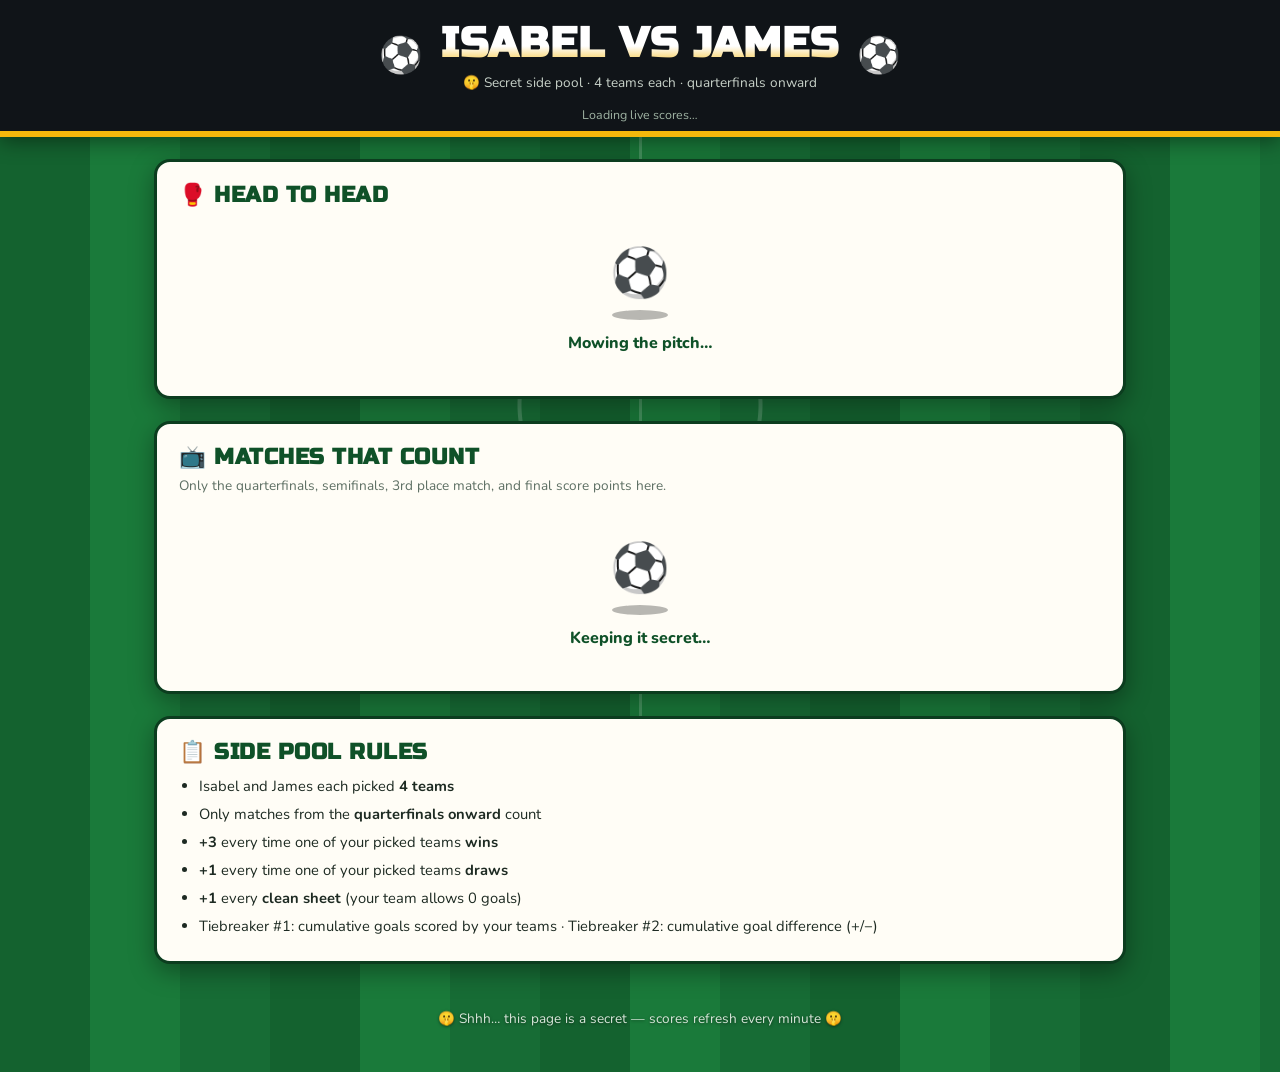
==== sidepool.html @ 0e9f9092 "Add secret Isabel vs James side pool behind the header soccer balls Clicking either header ball open" ====
<!DOCTYPE html>
<html lang="en">
<head>
  <meta charset="UTF-8" />
  <meta name="viewport" content="width=device-width, initial-scale=1.0" />
  <title>Isabel vs James — Secret Side Pool</title>
  <link rel="icon" href="data:image/svg+xml,<svg xmlns=%22http://www.w3.org/2000/svg%22 viewBox=%220 0 100 100%22><text y=%22.9em%22 font-size=%2290%22>🤫</text></svg>" />
  <link rel="preconnect" href="https://fonts.googleapis.com" />
  <link href="https://fonts.googleapis.com/css2?family=Russo+One&family=Nunito:wght@400;700;800&display=swap" rel="stylesheet" />
  <link rel="stylesheet" href="style.css" />
</head>
<body>
  <div class="pitch-lines" aria-hidden="true"></div>

  <header class="scoreboard">
    <div class="scoreboard-inner">
      <a class="secret-ball" href="index.html" aria-label="Back to the main pool"><span class="ball spin"><span class="ball-emoji">⚽</span></span></a>
      <div class="title-block">
        <h1>Isabel vs James</h1>
        <p class="subtitle">🤫 Secret side pool · 4 teams each · quarterfinals onward</p>
      </div>
      <a class="secret-ball" href="index.html" aria-label="Back to the main pool"><span class="ball spin-rev"><span class="ball-emoji">⚽</span></span></a>
    </div>
    <div class="status-bar">
      <span id="updateStatus">Loading live scores…</span>
    </div>
  </header>

  <main>
    <section class="card versus-card">
      <h2><span class="emoji">🥊</span> Head to head</h2>
      <div id="versus">
        <div class="loader">
          <span class="loader-ball">⚽</span>
          <div class="loader-shadow"></div>
          <p class="loader-text">Inflating the match ball…</p>
        </div>
      </div>
    </section>

    <section class="card matches-card">
      <h2><span class="emoji">📺</span> Matches that count</h2>
      <p class="hint">Only the quarterfinals, semifinals, 3rd place match, and final score points here.</p>
      <div id="matches">
        <div class="loader">
          <span class="loader-ball">⚽</span>
          <div class="loader-shadow"></div>
          <p class="loader-text">Mowing the pitch…</p>
        </div>
      </div>
    </section>

    <section class="card rules-card">
      <h2><span class="emoji">📋</span> Side pool rules</h2>
      <ul class="rules-list">
        <li>Isabel and James each picked <strong>4 teams</strong></li>
        <li>Only matches from the <strong>quarterfinals onward</strong> count</li>
        <li><strong>+3</strong> every time one of your picked teams <strong>wins</strong></li>
        <li><strong>+1</strong> every time one of your picked teams <strong>draws</strong></li>
        <li><strong>+1</strong> every <strong>clean sheet</strong> (your team allows 0 goals)</li>
        <li>Tiebreaker #1: cumulative goals scored by your teams · Tiebreaker #2: cumulative goal difference (+/−)</li>
      </ul>
    </section>
  </main>

  <footer>
    <p>🤫 Shhh… this page is a secret — scores refresh every minute 🤫</p>
  </footer>

  <script src="teams.js"></script>
  <script src="sidepool.js"></script>
</body>
</html>
---- style.css ----
/* ⚽ Templeman World Cup Pool — soccer-pitch theme */

/* Registered so the theme colours can transition smoothly (Mbappé mode) */
@property --grass-dark { syntax: '<color>'; inherits: true; initial-value: #14622f; }
@property --grass-darker { syntax: '<color>'; inherits: true; initial-value: #0f5128; }
@property --grass-light { syntax: '<color>'; inherits: true; initial-value: #1a7a3a; }
@property --grass-mid { syntax: '<color>'; inherits: true; initial-value: #176c35; }
@property --accent { syntax: '<color>'; inherits: true; initial-value: #0b8a3e; }

:root {
  --grass-dark: #14622f;
  --grass-darker: #0f5128;
  --grass-light: #1a7a3a;
  --grass-mid: #176c35;
  --line-white: rgba(255, 255, 255, 0.85);
  --card-bg: #fffdf6;
  --ink: #1d2a22;
  --gold: #f5b80c;
  --silver: #b9c4cc;
  --bronze: #cd7f32;
  --live-red: #e63946;
  --accent: #0b8a3e;
}

* { box-sizing: border-box; }

body {
  margin: 0;
  font-family: 'Nunito', system-ui, -apple-system, sans-serif;
  color: var(--ink);
  /* mowed-grass stripes */
  background: repeating-linear-gradient(
    90deg,
    var(--grass-dark) 0px,
    var(--grass-dark) 90px,
    var(--grass-light) 90px,
    var(--grass-light) 180px,
    var(--grass-mid) 180px,
    var(--grass-mid) 270px
  );
  min-height: 100vh;
}

/* faint pitch markings overlaid on the grass */
.pitch-lines {
  position: fixed;
  inset: 0;
  pointer-events: none;
  background:
    radial-gradient(circle at 50% 45%, transparent 118px, rgba(255,255,255,0.18) 119px, rgba(255,255,255,0.18) 122px, transparent 123px),
    linear-gradient(rgba(255,255,255,0.18), rgba(255,255,255,0.18)) 50% 0 / 3px 100% no-repeat;
  z-index: 0;
}

main, header, footer { position: relative; z-index: 1; }

/* ---------- Scoreboard header ---------- */
.scoreboard {
  background: #101418;
  color: #fff;
  border-bottom: 6px solid var(--gold);
  box-shadow: 0 4px 20px rgba(0, 0, 0, 0.45);
}

.scoreboard-inner {
  max-width: 1000px;
  margin: 0 auto;
  padding: 18px 16px 10px;
  display: flex;
  align-items: center;
  justify-content: center;
  gap: 18px;
}

.title-block { text-align: center; }

h1 {
  font-family: 'Russo One', sans-serif;
  font-size: clamp(1.5rem, 5vw, 2.6rem);
  margin: 0;
  letter-spacing: 1px;
  text-transform: uppercase;
  background: linear-gradient(180deg, #fff 55%, var(--gold));
  -webkit-background-clip: text;
  background-clip: text;
  -webkit-text-fill-color: transparent;
}

.subtitle {
  margin: 4px 0 0;
  font-size: 0.85rem;
  color: #c8d2c9;
}

.ball { font-size: 2.2rem; }
.spin { animation: spin 14s linear infinite; display: inline-block; }
.spin-rev { animation: spin 14s linear infinite reverse; display: inline-block; }
@keyframes spin { to { transform: rotate(360deg); } }

.ball-face { display: none; width: 2.9rem; vertical-align: middle; }

/* ---------- Mbappé mode (Ryan's picks open) ---------- */
/* Kylian replaces the balls and shakes his head; the pitch fades to bleu-blanc-rouge. */

body { transition: --grass-dark 0.9s ease, --grass-darker 0.9s ease, --grass-light 0.9s ease, --grass-mid 0.9s ease, --accent 0.9s ease; }

/* tricolore pitch: blue, white, red stripes */
body.mbappe-mode {
  --grass-dark: #0d4fa3;
  --grass-darker: #08376f;
  --grass-light: #f2f5fa;
  --grass-mid: #ef4135;
  --accent: #ef4135;
}

.card { transition: border-color 0.9s ease; }
.mbappe-mode .card { border-color: #062a55; }

.scoreboard { transition: background-color 0.9s ease; }
.subtitle, .status-bar { transition: color 0.9s ease; }

.mbappe-mode .scoreboard {
  background: #0b2d5e;
  border-image: linear-gradient(90deg, #0d4fa3 0 33.3%, #f2f5fa 33.3% 66.6%, #ef4135 66.6% 100%) 1;
}
.mbappe-mode .subtitle { color: #c9d9f2; }
.mbappe-mode .status-bar { color: #9fb6dc; }

.mbappe-mode .ball-emoji { display: none; }
.mbappe-mode .ball-face { display: inline-block; }
.mbappe-mode .spin,
.mbappe-mode .spin-rev { animation: headShake 1.8s ease-in-out infinite; }
.mbappe-mode .spin-rev { animation-delay: -0.9s; }

@keyframes headShake {
  0%, 100% { transform: rotate(-16deg); }
  50% { transform: rotate(16deg); }
}

/* Mbappé mode also rains heads (spawned from app.js setHeadRain). */
.head-rain {
  position: fixed;
  inset: 0;
  z-index: 50;
  pointer-events: none;
  overflow: hidden;
}

.head-drop {
  position: absolute;
  top: -60px;
  filter: drop-shadow(0 2px 4px rgba(0, 0, 0, 0.35));
  animation-name: headRainFall;
  animation-timing-function: linear;
  animation-fill-mode: forwards;
}

@keyframes headRainFall {
  0% { transform: translateY(0) rotate(0deg); }
  100% { transform: translateY(115vh) rotate(540deg); }
}

.status-bar {
  text-align: center;
  font-size: 0.78rem;
  color: #9fb3a3;
  padding: 4px 0 8px;
}

/* ---------- Layout ---------- */
main {
  max-width: 1000px;
  margin: 22px auto;
  padding: 0 14px;
  display: flex;
  flex-direction: column;
  gap: 22px;
}

.card {
  background: var(--card-bg);
  border-radius: 16px;
  padding: 20px 22px;
  box-shadow: 0 8px 24px rgba(0, 0, 0, 0.35);
  border: 3px solid #0c3d1f;
}

.card h2 {
  font-family: 'Russo One', sans-serif;
  margin: 0 0 6px;
  font-size: 1.35rem;
  color: var(--grass-darker);
  text-transform: uppercase;
  letter-spacing: 0.5px;
}

.hint { margin: 0 0 14px; font-size: 0.85rem; color: #5d6f63; }

/* ---------- Live strip ---------- */
.live-strip {
  display: flex;
  gap: 12px;
  overflow-x: auto;
  padding: 4px 2px 8px;
}

.live-card {
  flex: 0 0 auto;
  background: #101418;
  color: #fff;
  border-radius: 12px;
  padding: 10px 14px;
  min-width: 215px;
  border: 2px solid var(--live-red);
  box-shadow: 0 0 14px rgba(230, 57, 70, 0.5);
}

.live-badge {
  display: inline-block;
  background: var(--live-red);
  color: #fff;
  font-weight: 800;
  font-size: 0.68rem;
  padding: 2px 8px;
  border-radius: 99px;
  letter-spacing: 1px;
  animation: pulse 1.4s ease-in-out infinite;
}

@keyframes pulse { 50% { opacity: 0.45; } }

.live-card .teams { margin-top: 6px; font-weight: 800; font-size: 0.95rem; }
.live-card .minute { color: var(--gold); font-size: 0.8rem; margin-top: 2px; }

/* ---------- Leaderboard ---------- */
.lb-table { width: 100%; border-collapse: collapse; }

.lb-row {
  cursor: pointer;
  border-radius: 12px;
  transition: transform 0.12s ease;
}
.lb-row:hover { transform: scale(1.01); }

.lb-row td {
  background: #f1f7ee;
  padding: 12px 10px;
  border-top: 8px solid var(--card-bg);
  vertical-align: middle;
  text-align: center;
}
.lb-row td:first-child { border-radius: 12px 0 0 12px; width: 56px; }
.lb-row td:last-child { border-radius: 0 12px 12px 0; }

.lb-row.rank-1 td { background: linear-gradient(90deg, #fff3c4, #ffe89a); border-bottom: 2px solid var(--gold); }
.lb-row.rank-2 td { background: linear-gradient(90deg, #eef2f5, #dde5ea); }
.lb-row.rank-3 td { background: linear-gradient(90deg, #f7e8d8, #f0d9bf); }

.rank-medal { font-size: 1.5rem; }
.rank-num { font-family: 'Russo One', sans-serif; font-size: 1.1rem; color: #5d6f63; }
.tie-tag {
  display: block;
  font-family: 'Russo One', sans-serif;
  font-size: 0.5rem;
  letter-spacing: 0.5px;
  color: #5d6f63;
  margin-top: -2px;
}

.entrant-name { font-weight: 800; font-size: 1.05rem; }
.entrant-team {
  font-size: 0.8rem;
  color: var(--accent);
  font-style: italic;
}

/* subtle "their team is playing right now" note */
.lb-live {
  font-size: 0.7rem;
  font-weight: 800;
  color: var(--live-red);
  margin-top: 3px;
}

.live-dot {
  display: inline-block;
  color: var(--live-red);
  font-size: 0.85em;
  animation: pulse 1.4s ease-in-out infinite;
}

.pts-big {
  font-family: 'Russo One', sans-serif;
  font-size: 1.5rem;
  color: var(--grass-darker);
  white-space: nowrap;
}
.pts-label { font-size: 0.65rem; color: #5d6f63; display: block; text-transform: uppercase; }

.breakdown { font-size: 0.78rem; color: #495a4f; white-space: nowrap; }
.breakdown b { color: var(--ink); }

.champ-chip {
  display: inline-flex;
  align-items: center;
  gap: 5px;
  font-size: 0.78rem;
  background: #e8f5e9;
  border: 1px solid #bcd9c0;
  padding: 2px 9px;
  border-radius: 99px;
  font-weight: 700;
}
.champ-chip.hit { background: #fff3c4; border-color: var(--gold); }
.champ-chip img { width: 18px; border-radius: 2px; }

/* expanded picks panel */
.detail-row td {
  background: #fbfaf3;
  border-top: 0;
  padding: 14px;
  border-radius: 0 0 12px 12px;
}

.picks-grid {
  display: grid;
  grid-template-columns: repeat(auto-fill, minmax(150px, 1fr));
  gap: 10px;
}

.pick-group { background: #fff; border: 2px solid #dde8dc; border-radius: 10px; padding: 8px 10px; }
.pick-group h4 {
  margin: 0 0 6px;
  font-size: 0.72rem;
  text-transform: uppercase;
  letter-spacing: 1px;
  color: #5d6f63;
}

.pick-team {
  display: flex;
  align-items: center;
  gap: 7px;
  font-size: 0.85rem;
  font-weight: 700;
  padding: 3px 0;
}
.pick-team img { width: 22px; border-radius: 2px; box-shadow: 0 0 3px rgba(0,0,0,0.3); }
.pick-team .tpts { margin-left: auto; font-family: 'Russo One', sans-serif; color: var(--accent); font-size: 0.85rem; }
.pick-team .record { font-size: 0.68rem; color: #7c8d81; font-weight: 400; }
.pick-team.out img,
.pick-team.out .tname { opacity: 0.45; }

/* Hidden on desktop: the tiebreak already appears in the breakdown-cell. */
.picks-tiebreak {
  margin-top: 10px;
  padding-top: 10px;
  border-top: 1px dashed #d4ddca;
  display: none;
  flex-wrap: wrap;
  gap: 4px 16px;
  font-size: 0.78rem;
  color: #495a4f;
}
.picks-tiebreak b { color: var(--ink); }
.picks-tiebreak .tb-label {
  text-transform: uppercase;
  letter-spacing: 1px;
  font-size: 0.68rem;
  font-weight: 700;
  color: #5d6f63;
  margin-right: 2px;
}

/* ---------- Matches ---------- */
.filter-chips { display: flex; gap: 8px; margin-bottom: 14px; flex-wrap: wrap; }

.chip {
  font-family: 'Nunito', sans-serif;
  font-weight: 800;
  font-size: 0.82rem;
  border: 2px solid var(--grass-darker);
  background: #fff;
  color: var(--grass-darker);
  border-radius: 99px;
  padding: 6px 16px;
  cursor: pointer;
}
.chip.active { background: var(--grass-darker); color: #fff; }

.date-head {
  font-family: 'Russo One', sans-serif;
  font-size: 0.85rem;
  color: var(--grass-darker);
  margin: 16px 0 8px;
  text-transform: uppercase;
  border-bottom: 2px dashed #bcd9c0;
  padding-bottom: 4px;
}

.match-row {
  display: grid;
  grid-template-columns: 1fr auto 1fr auto;
  align-items: center;
  gap: 10px;
  padding: 7px 10px;
  border-radius: 10px;
  cursor: pointer;
  transition: transform 0.12s ease;
}
.match-row:hover { transform: scale(1.015); }
.match-item:nth-child(even) .match-row { background: #f1f7ee; }
.match-item.open .match-row { background: #e7f1e4; }

.match-caret {
  display: inline-block;
  margin-left: 5px;
  font-size: 0.6rem;
  color: #9aa9a0;
  transition: transform 0.2s ease;
}
.match-item.open .match-caret { transform: rotate(180deg); }

.match-detail {
  margin: 2px 4px 8px;
  padding: 11px;
  background: #eef5ec;
  border-radius: 10px;
  animation: detailIn 0.25s ease;
}
@keyframes detailIn {
  from { opacity: 0; transform: translateY(-5px); }
  to { opacity: 1; transform: none; }
}
.match-detail-inner { display: grid; grid-template-columns: 1fr 1fr; gap: 11px; }
.md-side { background: #fff; border-radius: 9px; padding: 10px; }
.md-team { display: flex; align-items: center; gap: 7px; font-weight: 800; font-size: 0.9rem; }
.md-team img { width: 22px; border-radius: 2px; box-shadow: 0 0 3px rgba(0,0,0,0.3); flex-shrink: 0; }
.md-name { flex: 1; min-width: 0; overflow-wrap: anywhere; }
.md-pts {
  font-family: 'Russo One', sans-serif;
  background: #dde8dc;
  color: #44544a;
  border-radius: 6px;
  padding: 2px 8px;
  font-size: 0.82rem;
  flex-shrink: 0;
}
.md-pts.pos { background: var(--accent); color: #fff; }
.md-pts.none { background: #eceee9; color: #9aa9a0; }
.md-breakdown { font-size: 0.68rem; color: #7c8d81; margin: 5px 0 9px; }
.md-fans { display: flex; flex-direction: column; gap: 6px; }
.md-fan { display: flex; align-items: center; gap: 6px; font-size: 0.8rem; }
.md-fan-name { font-weight: 700; flex-shrink: 0; }
.md-fan-team { color: #8a9a8e; font-size: 0.7rem; flex: 1; min-width: 0; overflow-wrap: anywhere; }
.md-none { font-size: 0.76rem; color: #9aa9a0; }

.match-team { display: flex; align-items: center; gap: 8px; font-weight: 700; font-size: 0.9rem; min-width: 0; overflow-wrap: anywhere; }
.match-team.home { justify-content: flex-end; text-align: right; }
.match-team img { flex-shrink: 0; }
.match-team img { width: 24px; border-radius: 2px; box-shadow: 0 0 3px rgba(0,0,0,0.3); }
.match-team.picked-any { color: var(--accent); }

.match-score {
  font-family: 'Russo One', sans-serif;
  font-size: 1rem;
  background: #101418;
  color: #fff;
  border-radius: 8px;
  padding: 3px 10px;
  min-width: 64px;
  text-align: center;
}
.match-score.upcoming { background: #dde8dc; color: #44544a; font-size: 0.78rem; }
.match-score.live { background: var(--live-red); }

.match-meta { font-size: 0.7rem; color: #7c8d81; text-align: right; min-width: 70px; }

/* ---------- Loading animations ---------- */

.loader { text-align: center; padding: 26px 0 22px; }

.loader-ball {
  display: inline-block;
  font-size: 3rem;
  animation: loaderBounce 0.85s cubic-bezier(0.35, 0, 0.65, 1) infinite;
}

@keyframes loaderBounce {
  0%, 100% { transform: translateY(0) rotate(0deg) scale(1.12, 0.85); }
  15% { transform: translateY(-8px) rotate(40deg) scale(1, 1); }
  50% { transform: translateY(-48px) rotate(180deg) scale(1, 1); }
  85% { transform: translateY(-8px) rotate(320deg) scale(1, 1); }
}

.loader-shadow {
  width: 56px;
  height: 10px;
  margin: 4px auto 12px;
  border-radius: 50%;
  background: rgba(0, 0, 0, 0.28);
  animation: loaderShadow 0.85s cubic-bezier(0.35, 0, 0.65, 1) infinite;
}

@keyframes loaderShadow {
  0%, 100% { transform: scale(1); opacity: 0.45; }
  50% { transform: scale(0.45); opacity: 0.15; }
}

.loader-text {
  margin: 0;
  font-weight: 800;
  color: var(--grass-darker);
  animation: loaderTextPulse 1.4s ease-in-out infinite;
}

@keyframes loaderTextPulse { 50% { opacity: 0.55; } }

/* cards pop in when the page first opens */
main > section.card { animation: cardIn 0.55s ease backwards; }
main > section.card:nth-of-type(2) { animation-delay: 0.1s; }
main > section.card:nth-of-type(3) { animation-delay: 0.2s; }
main > section.card:nth-of-type(4) { animation-delay: 0.3s; }

@keyframes cardIn {
  from { opacity: 0; transform: translateY(26px) scale(0.97); }
  to { opacity: 1; transform: none; }
}

/* rows slide in staggered on the first data render (delays set inline) */
.animate-in .lb-row { animation: rowIn 0.45s ease backwards; }
.animate-in .match-row { animation: rowIn 0.4s ease backwards; }

@keyframes rowIn {
  from { opacity: 0; transform: translateX(-22px); }
  to { opacity: 1; transform: none; }
}

/* flash when a leaderboard position changes (rows also glide via FLIP in JS) */
.lb-row.moved-up td { animation: flashUp 1.5s ease; }
.lb-row.moved-down td { animation: flashDown 1.5s ease; }

@keyframes flashUp {
  15%, 55% { filter: brightness(1.22) saturate(1.6); }
}

@keyframes flashDown {
  15%, 55% { filter: brightness(0.9) saturate(0.5); }
}

/* ---------- GOOOAL! celebration overlay ---------- */

#goalOverlay {
  position: fixed;
  inset: 0;
  z-index: 60;
  pointer-events: none;
  overflow: hidden;
}

.goal-celebration {
  position: absolute;
  inset: 0;
  display: flex;
  flex-direction: column;
  align-items: center;
  justify-content: center;
  gap: 10px;
  animation: goalFade 7s ease forwards;
  background: radial-gradient(ellipse at center, rgba(8, 24, 12, 0.78), rgba(8, 24, 12, 0.35));
}

@keyframes goalFade {
  0% { opacity: 0; }
  6%, 88% { opacity: 1; }
  100% { opacity: 0; }
}

.goal-word {
  font-family: 'Russo One', sans-serif;
  font-size: clamp(3rem, 14vw, 7.5rem);
  letter-spacing: 3px;
  background: linear-gradient(180deg, #fff 30%, var(--gold));
  -webkit-background-clip: text;
  background-clip: text;
  -webkit-text-fill-color: transparent;
  filter: drop-shadow(0 4px 0 #8a6803) drop-shadow(0 8px 22px rgba(0, 0, 0, 0.6));
  animation: goalPop 0.7s cubic-bezier(0.18, 1.6, 0.4, 1) backwards, goalWiggle 0.6s ease 0.8s 3;
}

@keyframes goalPop {
  from { transform: scale(0) rotate(-10deg); }
  to { transform: scale(1) rotate(0deg); }
}

@keyframes goalWiggle {
  25% { transform: rotate(-2.5deg) scale(1.03); }
  75% { transform: rotate(2.5deg) scale(1.03); }
}

.goal-team {
  display: flex;
  align-items: center;
  gap: 12px;
  font-family: 'Russo One', sans-serif;
  font-size: clamp(1.4rem, 5vw, 2.4rem);
  color: #fff;
  text-shadow: 0 2px 10px rgba(0, 0, 0, 0.7);
  animation: goalPop 0.6s cubic-bezier(0.18, 1.6, 0.4, 1) 0.25s backwards;
}
.goal-team img { border-radius: 4px; box-shadow: 0 0 12px rgba(0, 0, 0, 0.6); }

.goal-score {
  font-weight: 800;
  font-size: clamp(1rem, 3.5vw, 1.4rem);
  color: var(--gold);
  text-shadow: 0 2px 8px rgba(0, 0, 0, 0.7);
  animation: goalPop 0.6s cubic-bezier(0.18, 1.6, 0.4, 1) 0.4s backwards;
}

.goal-picked {
  font-weight: 800;
  font-size: clamp(0.95rem, 3vw, 1.25rem);
  color: #fff;
  background: var(--accent);
  padding: 6px 18px;
  border-radius: 99px;
  box-shadow: 0 4px 14px rgba(0, 0, 0, 0.5);
  animation: goalPop 0.6s cubic-bezier(0.18, 1.6, 0.4, 1) 0.55s backwards;
}

.confetti-piece {
  position: absolute;
  top: -24px;
  width: 11px;
  height: 17px;
  border-radius: 2px;
  opacity: 0;
  animation-name: confettiFall;
  animation-timing-function: linear;
  animation-fill-mode: forwards;
}

@keyframes confettiFall {
  0% { opacity: 1; transform: translateY(0) rotate(0deg); }
  85% { opacity: 1; }
  100% { opacity: 0; transform: translateY(108vh) rotate(660deg); }
}

@media (prefers-reduced-motion: reduce) {
  .goal-celebration, .goal-word, .goal-team, .goal-score, .goal-picked { animation: none; }
  .confetti-piece, .head-drop { display: none; }

  .loader-ball, .loader-shadow, .loader-text, .spin, .spin-rev,
  .mbappe-mode .spin, .mbappe-mode .spin-rev,
  main > section.card, .animate-in .lb-row, .animate-in .match-row,
  .match-detail, .match-caret,
  .lb-row.moved-up td, .lb-row.moved-down td { animation: none; }
  .match-caret { transition: none; }
  .lb-row { transition: none !important; }
}

/* ---------- Secret side pool (sidepool.html) ---------- */
/* The header ball secretly links between the main page and the side pool. */
.secret-ball { text-decoration: none; color: inherit; cursor: pointer; }

.vs-grid {
  display: grid;
  grid-template-columns: 1fr auto 1fr;
  align-items: stretch;
  gap: 14px;
}

.vs-side {
  background: #f1f7ee;
  border: 3px solid #dde8dc;
  border-radius: 14px;
  padding: 16px;
  text-align: center;
}
.vs-side.leading {
  background: linear-gradient(180deg, #fff3c4, #ffe89a);
  border-color: var(--gold);
}

.vs-name { font-family: 'Russo One', sans-serif; font-size: 1.15rem; }

.vs-total {
  font-family: 'Russo One', sans-serif;
  font-size: 2.6rem;
  color: var(--grass-darker);
  margin: 4px 0 6px;
}

.vs-breakdown { font-size: 0.78rem; color: #495a4f; }
.vs-breakdown b { color: var(--ink); }

.vs-teams {
  margin-top: 12px;
  padding-top: 10px;
  border-top: 1px dashed #d4ddca;
  text-align: left;
}

.vs-badge {
  align-self: center;
  font-family: 'Russo One', sans-serif;
  font-size: 1.3rem;
  background: #101418;
  color: var(--gold);
  border-radius: 50%;
  width: 52px;
  height: 52px;
  display: flex;
  align-items: center;
  justify-content: center;
  box-shadow: 0 4px 12px rgba(0, 0, 0, 0.35);
}

.vs-tied {
  text-align: center;
  font-weight: 800;
  color: var(--grass-darker);
  margin: 12px 0 0;
}

.animate-in .vs-side { animation: cardIn 0.55s ease backwards; }
.animate-in .vs-side:last-child { animation-delay: 0.12s; }

.owner-chip {
  font-size: 0.62rem;
  font-weight: 800;
  background: #e8f5e9;
  border: 1px solid #bcd9c0;
  border-radius: 99px;
  padding: 1px 7px;
  margin: 0 6px;
  white-space: nowrap;
}

@media (max-width: 560px) {
  .vs-grid { grid-template-columns: 1fr; }
  .vs-badge { justify-self: center; width: 44px; height: 44px; font-size: 1.05rem; }
  .owner-chip { display: block; width: fit-content; margin: 2px 0 0 auto; }
  .match-team:not(.home) .owner-chip { margin-left: 0; }
}

/* ---------- Rules / footer ---------- */
.rules-list { margin: 8px 0 0; padding-left: 20px; line-height: 1.9; font-size: 0.92rem; }

footer {
  text-align: center;
  color: #d7e6d9;
  font-size: 0.85rem;
  padding: 10px 0 30px;
  text-shadow: 0 1px 3px rgba(0,0,0,0.5);
}

.error-banner {
  background: #ffe3e3;
  border: 2px solid var(--live-red);
  color: #7a1f27;
  padding: 10px 14px;
  border-radius: 10px;
  font-weight: 700;
}

@media (max-width: 560px) {
  .breakdown-cell { display: none; }
  .picks-tiebreak { display: flex; }
  .card { padding: 14px; }

  /* Keep match rows inside the viewport: shrink gaps/columns and let
     long team names wrap instead of pushing the meta column off-screen. */
  .match-row { gap: 6px; padding: 7px 8px; }
  .match-team { font-size: 0.82rem; gap: 6px; }
  .match-team img { width: 20px; }
  .match-score { min-width: 52px; padding: 3px 6px; }
  .match-score.upcoming { font-size: 0.72rem; }
  .match-meta { min-width: 0; font-size: 0.62rem; }

  .match-detail-inner { gap: 7px; }
  .md-side { padding: 8px; }
  .md-team { font-size: 0.82rem; gap: 5px; }
  .md-fan { font-size: 0.75rem; }
}
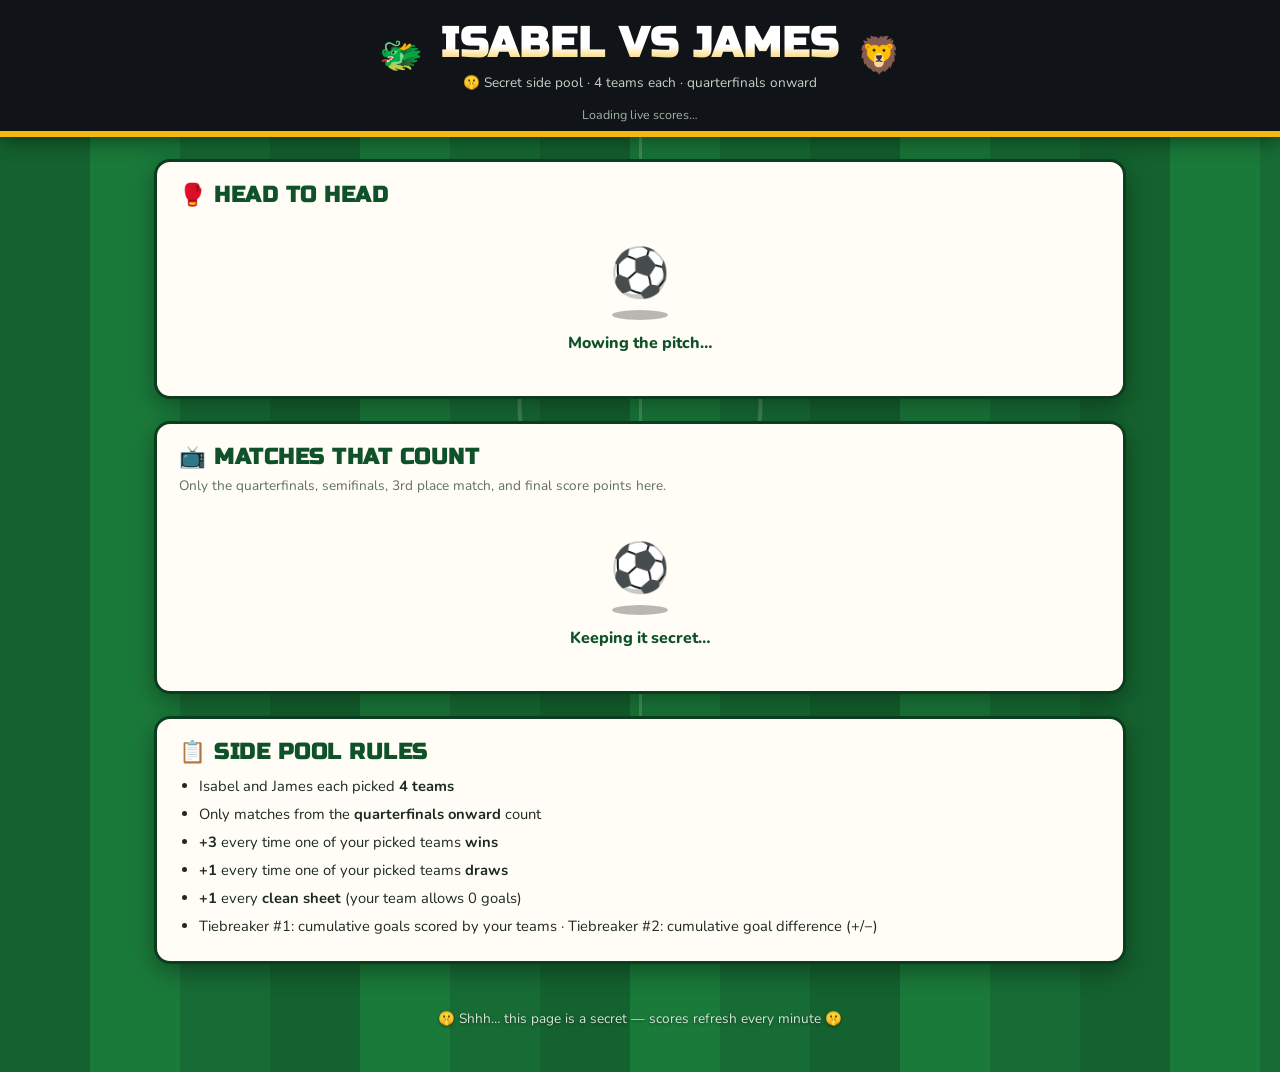
==== commit 00701fcc: "Replace side pool header balls with Isabel's dragon and James's lion Co-Authored-By: Claude Fable 5 " ====
--- a/sidepool.html
+++ b/sidepool.html
@@ -14,12 +14,12 @@
 
   <header class="scoreboard">
     <div class="scoreboard-inner">
-      <a class="secret-ball" href="index.html" aria-label="Back to the main pool"><span class="ball spin"><span class="ball-emoji">⚽</span></span></a>
+      <a class="secret-ball" href="index.html" aria-label="Back to the main pool"><span class="ball spin"><span class="ball-emoji">🐲</span></span></a>
       <div class="title-block">
         <h1>Isabel vs James</h1>
         <p class="subtitle">🤫 Secret side pool · 4 teams each · quarterfinals onward</p>
       </div>
-      <a class="secret-ball" href="index.html" aria-label="Back to the main pool"><span class="ball spin-rev"><span class="ball-emoji">⚽</span></span></a>
+      <a class="secret-ball" href="index.html" aria-label="Back to the main pool"><span class="ball spin-rev"><span class="ball-emoji">🦁</span></span></a>
     </div>
     <div class="status-bar">
       <span id="updateStatus">Loading live scores…</span>
--- a/style.css
+++ b/style.css
@@ -683,7 +683,7 @@
   border-color: var(--gold);
 }
 
-.vs-name { font-family: 'Russo One', sans-serif; font-size: 1.15rem; }
+.vs-name { font-family: 'Russo One', sans-serif; font-size: 1.7rem; }
 
 .vs-total {
   font-family: 'Russo One', sans-serif;
@@ -728,7 +728,7 @@
 .animate-in .vs-side:last-child { animation-delay: 0.12s; }
 
 .owner-chip {
-  font-size: 0.62rem;
+  font-size: 0.8rem;
   font-weight: 800;
   background: #e8f5e9;
   border: 1px solid #bcd9c0;
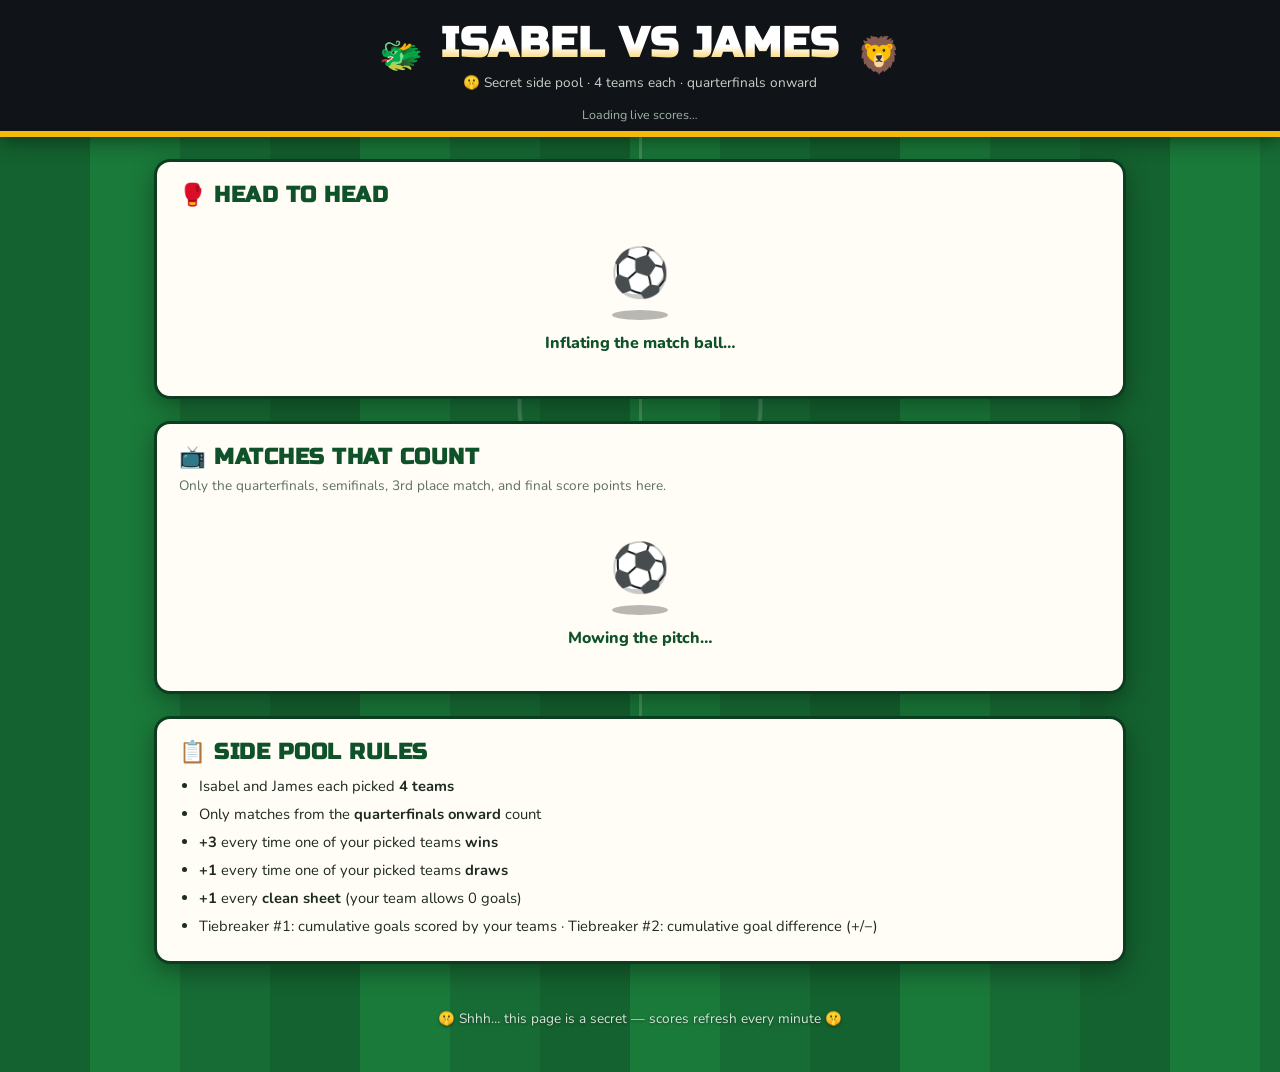
==== commit e1aa29a4: "Rain Haaland/Yamal heads from the "Head to head" words Tapping the two words in the side pool's "Hea" ====
--- a/sidepool.html
+++ b/sidepool.html
@@ -14,12 +14,12 @@
 
   <header class="scoreboard">
     <div class="scoreboard-inner">
-      <a class="secret-ball" href="index.html" aria-label="Back to the main pool"><span class="ball spin"><span class="ball-emoji">🐲</span></span></a>
+      <a class="secret-ball" href="index.html" aria-label="Back to the main pool"><span class="ball wiggle"><span class="ball-emoji">🐲</span></span></a>
       <div class="title-block">
         <h1>Isabel vs James</h1>
         <p class="subtitle">🤫 Secret side pool · 4 teams each · quarterfinals onward</p>
       </div>
-      <a class="secret-ball" href="index.html" aria-label="Back to the main pool"><span class="ball spin-rev"><span class="ball-emoji">🦁</span></span></a>
+      <a class="secret-ball" href="index.html" aria-label="Back to the main pool"><span class="ball wiggle-rev"><span class="ball-emoji">🦁</span></span></a>
     </div>
     <div class="status-bar">
       <span id="updateStatus">Loading live scores…</span>
@@ -28,7 +28,7 @@
 
   <main>
     <section class="card versus-card">
-      <h2><span class="emoji">🥊</span> Head to head</h2>
+      <h2><span class="emoji">🥊</span> <span class="head-trigger" data-head="haaland">Head</span> to <span class="head-trigger" data-head="yamal">head</span></h2>
       <div id="versus">
         <div class="loader">
           <span class="loader-ball">⚽</span>
--- a/style.css
+++ b/style.css
@@ -160,6 +160,10 @@
   100% { transform: translateY(115vh) rotate(540deg); }
 }
 
+/* The two "Head" words in "Head to head" secretly rain strikers when tapped. */
+.head-trigger { cursor: pointer; }
+.head-trigger:hover { text-shadow: 0 0 12px rgba(245, 184, 12, 0.7); }
+
 .status-bar {
   text-align: center;
   font-size: 0.78rem;
@@ -651,7 +655,7 @@
   .goal-celebration, .goal-word, .goal-team, .goal-score, .goal-picked { animation: none; }
   .confetti-piece, .head-drop { display: none; }
 
-  .loader-ball, .loader-shadow, .loader-text, .spin, .spin-rev,
+  .loader-ball, .loader-shadow, .loader-text, .spin, .spin-rev, .wiggle, .wiggle-rev,
   .mbappe-mode .spin, .mbappe-mode .spin-rev,
   main > section.card, .animate-in .lb-row, .animate-in .match-row,
   .match-detail, .match-caret,
@@ -663,6 +667,11 @@
 /* ---------- Secret side pool (sidepool.html) ---------- */
 /* The header ball secretly links between the main page and the side pool. */
 .secret-ball { text-decoration: none; color: inherit; cursor: pointer; }
+
+/* the side pool's header mascots wiggle instead of spinning */
+.wiggle,
+.wiggle-rev { display: inline-block; animation: headShake 1.8s ease-in-out infinite; }
+.wiggle-rev { animation-delay: -0.9s; }
 
 .vs-grid {
   display: grid;
